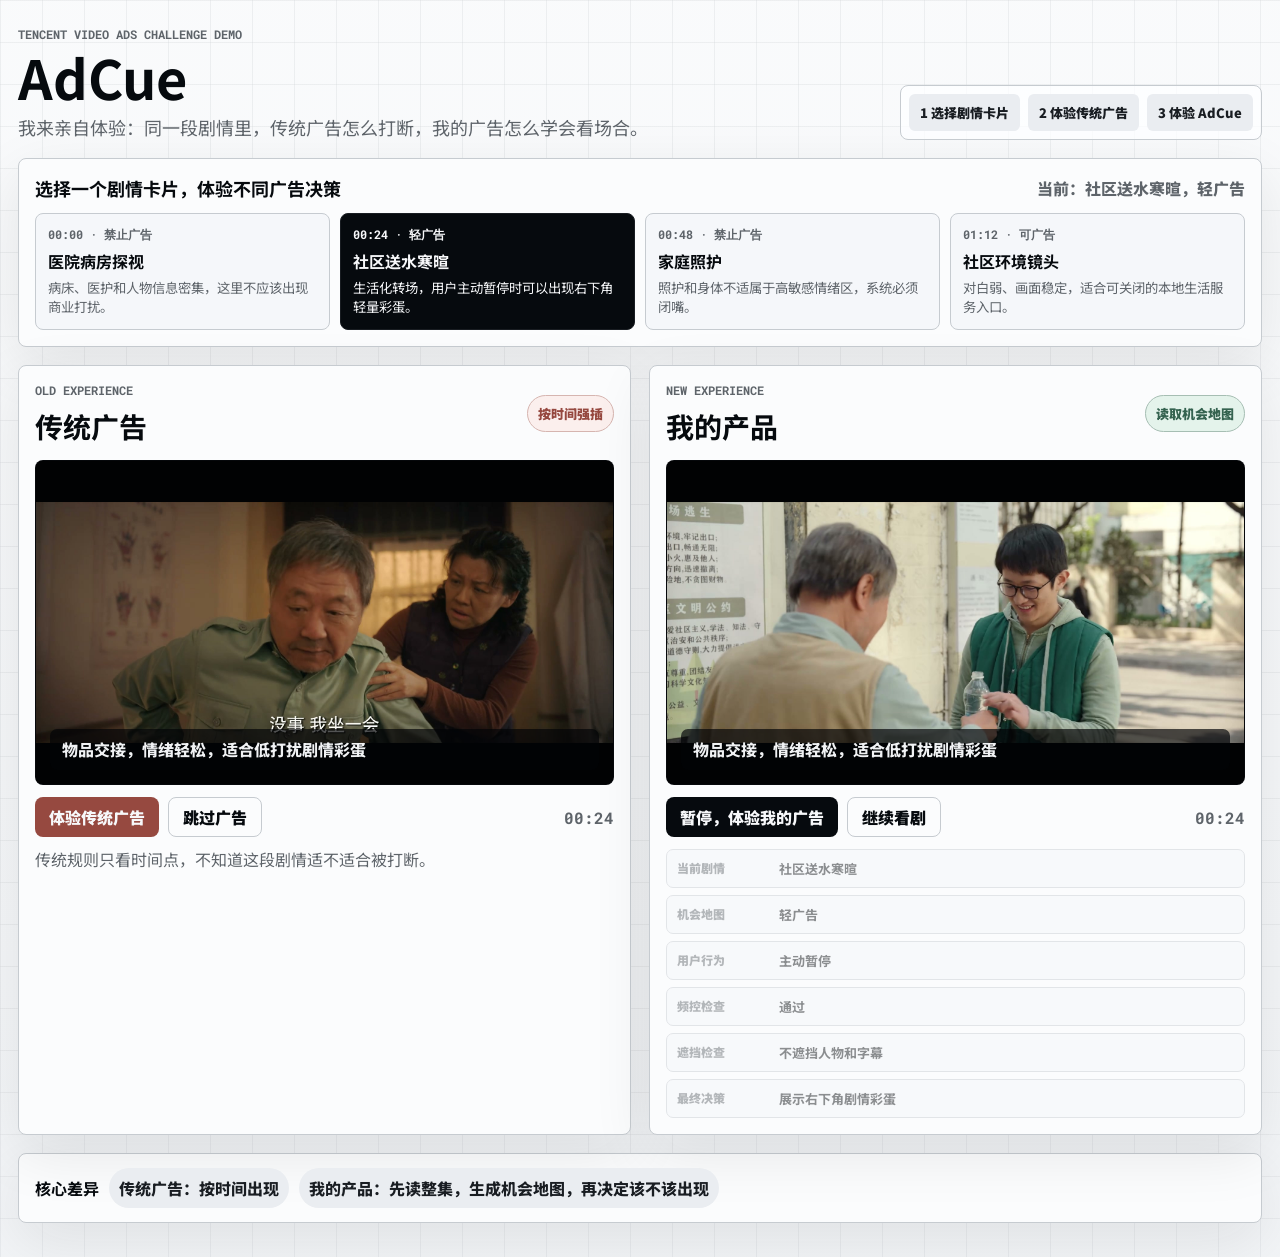
==== recording.html @ 38107f42 "Initial AdCue demo" ====
<!doctype html>
<html lang="zh-CN">
  <head>
    <meta charset="UTF-8" />
    <meta name="viewport" content="width=device-width, initial-scale=1.0" />
    <title>AdCue · 录屏体验版</title>
    <link rel="preconnect" href="https://fonts.googleapis.com" />
    <link rel="preconnect" href="https://fonts.gstatic.com" crossorigin />
    <link
      href="https://fonts.googleapis.com/css2?family=IBM+Plex+Sans:wght@400;500;600;700&family=Noto+Sans+SC:wght@300;400;500;700;900&family=Roboto+Mono:wght@500;700&display=swap"
      rel="stylesheet"
    />
    <link rel="stylesheet" href="./recording.css" />
  </head>
  <body>
    <main class="record-shell">
      <header class="hero-bar">
        <div>
          <p class="eyebrow">Tencent Video Ads Challenge Demo</p>
          <h1>AdCue</h1>
          <p class="hero-copy">我来亲自体验：同一段剧情里，传统广告怎么打断，我的广告怎么学会看场合。</p>
        </div>
        <div class="record-guide" aria-label="录屏操作步骤">
          <span>1 选择剧情卡片</span>
          <span>2 体验传统广告</span>
          <span>3 体验 AdCue</span>
        </div>
      </header>

      <section class="scenario-panel" aria-label="剧情时间点选择">
        <div class="scenario-head">
          <strong>选择一个剧情卡片，体验不同广告决策</strong>
          <span id="scenarioVerdict">当前：社区送水寒暄，可展示轻广告</span>
        </div>
        <div class="scenario-grid" id="scenarioGrid"></div>
      </section>

      <section class="compare-board" aria-label="广告体验对比">
        <article class="experience-card bad">
          <div class="card-top">
            <div>
              <p class="eyebrow">Old Experience</p>
              <h2>传统广告</h2>
            </div>
            <span class="status-pill bad">按时间强插</span>
          </div>

          <div class="player-frame">
            <video
              id="oldVideo"
              class="episode-video"
              src="./01-demo.mp4"
              poster="./assets/poster-care.jpg"
              muted
              playsinline
              preload="metadata"
            ></video>
            <div class="subtitle" id="oldSubtitle">物品交接，情绪轻松，适合低打扰剧情彩蛋</div>
            <div class="old-ad hidden" id="oldAd">
              <div class="old-ad-box">
                <span>贴片广告</span>
                <h3>家电大促 15 秒</h3>
                <p>不管剧情情绪，直接挡住画面。</p>
                <strong>5 秒后可跳过</strong>
              </div>
            </div>
          </div>

          <div class="control-row">
            <button class="solid danger" id="runOld">体验传统广告</button>
            <button class="plain" id="skipOld">跳过广告</button>
            <span id="oldTime">00:24</span>
          </div>
          <p class="experience-note" id="oldNote">传统规则只看时间点，不知道这段剧情适不适合被打断。</p>
        </article>

        <article class="experience-card good">
          <div class="card-top">
            <div>
              <p class="eyebrow">New Experience</p>
              <h2>我的产品</h2>
            </div>
            <span class="status-pill good">读取机会地图</span>
          </div>

          <div class="player-frame">
            <video
              id="smartVideo"
              class="episode-video"
              src="./01-demo.mp4"
              poster="./assets/poster-water.jpg"
              muted
              playsinline
              preload="metadata"
            ></video>
            <div class="subtitle" id="smartSubtitle">物品交接，情绪轻松，适合低打扰剧情彩蛋</div>
            <div class="read-chip hidden" id="readChip">读取机会地图中</div>
            <div class="smart-ad hidden" id="smartAd">
              <span class="mini-label">剧情彩蛋</span>
              <p class="ad-context" id="adContext">社区送水寒暄 · 推荐热饮</p>
              <h3 id="smartAdTitle">桦林的夜有点冷，先喝口热的。</h3>
              <p id="smartAdCopy">附近便利店热饮券，暂停时轻轻出现，不挡剧情。</p>
              <div class="smart-actions">
                <button id="claimCoupon">领取热饮券</button>
                <button id="changeTone">换风格</button>
              </div>
              <div class="coupon-toast hidden" id="couponToast">已领取，接下来 5 分钟减少广告打扰。</div>
            </div>
            <div class="block-card hidden" id="blockCard">
              <span class="mini-label">AI 决策</span>
              <h3>这里不出现广告</h3>
              <p id="blockCopy">当前是高敏感剧情段落，系统保护观看沉浸。</p>
            </div>
          </div>

          <div class="control-row">
            <button class="solid" id="runSmart">暂停，体验我的广告</button>
            <button class="plain" id="continueSmart">继续看剧</button>
            <span id="smartTime">00:24</span>
          </div>
          <div class="decision-list" id="decisionList"></div>
        </article>
      </section>

      <section class="takeaway-strip">
        <strong>核心差异</strong>
        <span>传统广告：按时间出现</span>
        <span>我的产品：先读整集，生成机会地图，再决定该不该出现</span>
      </section>
    </main>

    <script src="./recording.js"></script>
  </body>
</html>
---- recording.css ----
:root {
  color-scheme: light;
  --bg: oklch(96.8% 0.004 250);
  --surface: oklch(99% 0.002 250);
  --surface-2: oklch(94.5% 0.006 250);
  --line: oklch(84% 0.009 250);
  --text: oklch(22% 0.012 250);
  --heading: oklch(14% 0.012 250);
  --muted: oklch(50% 0.012 250);
  --ink: oklch(23% 0.012 250);
  --danger: oklch(50% 0.105 28);
  --danger-soft: oklch(96% 0.014 28);
  --success: oklch(46% 0.06 165);
  --success-soft: oklch(95% 0.018 165);
  --warning: oklch(66% 0.08 82);
  --shadow: 0 18px 60px oklch(20% 0.012 250 / 0.09);
  --font-body: "Noto Sans SC", "IBM Plex Sans", -apple-system, BlinkMacSystemFont, sans-serif;
  --font-mono: "Roboto Mono", ui-monospace, monospace;
  --radius: 8px;
}

* {
  box-sizing: border-box;
}

body {
  margin: 0;
  min-height: 100vh;
  color: var(--text);
  background:
    linear-gradient(90deg, oklch(88% 0.006 250 / 0.34) 1px, transparent 1px),
    linear-gradient(180deg, oklch(88% 0.006 250 / 0.34) 1px, transparent 1px),
    linear-gradient(180deg, oklch(98.6% 0.002 250), var(--bg));
  background-size: 42px 42px, 42px 42px, auto;
  font-family: var(--font-body);
}

button {
  border: 0;
  font: inherit;
  cursor: pointer;
  transition:
    transform 0.18s cubic-bezier(0.16, 1, 0.3, 1),
    background 0.18s cubic-bezier(0.16, 1, 0.3, 1),
    border-color 0.18s cubic-bezier(0.16, 1, 0.3, 1);
}

button:hover {
  transform: translateY(-1px);
}

button:active {
  transform: scale(0.985);
}

.record-shell {
  width: min(1360px, calc(100% - 36px));
  margin: 0 auto;
  padding: 26px 0 34px;
}

.hero-bar {
  display: grid;
  grid-template-columns: minmax(0, 1fr) auto;
  gap: 24px;
  align-items: end;
  margin-bottom: 18px;
}

.eyebrow {
  margin: 0 0 8px;
  color: var(--muted);
  font-family: var(--font-mono);
  font-size: 12px;
  font-weight: 800;
  text-transform: uppercase;
}

h1,
h2,
h3,
p {
  margin-top: 0;
}

h1 {
  margin-bottom: 10px;
  color: var(--heading);
  font-size: 54px;
  line-height: 1;
  letter-spacing: 0;
}

h2 {
  margin-bottom: 0;
  color: var(--heading);
  font-size: 28px;
}

h3 {
  color: var(--heading);
}

.hero-copy {
  margin-bottom: 0;
  color: var(--muted);
  font-size: 18px;
}

.record-guide {
  display: flex;
  gap: 8px;
  padding: 8px;
  border: 1px solid var(--line);
  border-radius: var(--radius);
  background: oklch(100% 0.002 250 / 0.72);
}

.record-guide span {
  padding: 9px 11px;
  border-radius: 6px;
  color: var(--ink);
  background: var(--surface-2);
  font-size: 13px;
  font-weight: 900;
  white-space: nowrap;
}

.scenario-panel,
.experience-card,
.takeaway-strip {
  border: 1px solid var(--line);
  border-radius: var(--radius);
  background: var(--surface);
  box-shadow: var(--shadow);
}

.scenario-panel {
  padding: 16px;
  margin-bottom: 18px;
}

.scenario-head {
  display: flex;
  align-items: center;
  justify-content: space-between;
  gap: 14px;
  margin-bottom: 12px;
}

.scenario-head strong {
  color: var(--heading);
  font-size: 18px;
}

.scenario-head span {
  color: var(--muted);
  font-weight: 800;
}

.scenario-grid {
  display: grid;
  grid-template-columns: repeat(4, minmax(0, 1fr));
  gap: 10px;
}

.scenario-btn {
  min-height: 86px;
  padding: 12px;
  border: 1px solid var(--line);
  border-radius: var(--radius);
  color: var(--text);
  background: oklch(97.6% 0.004 250);
  text-align: left;
}

.scenario-btn strong,
.scenario-btn span,
.scenario-btn small {
  display: block;
}

.scenario-btn strong {
  margin: 5px 0;
  color: var(--heading);
}

.scenario-btn span {
  color: var(--muted);
  font-family: var(--font-mono);
  font-size: 12px;
  font-weight: 800;
}

.scenario-btn small {
  color: var(--muted);
  line-height: 1.45;
}

.scenario-btn.active {
  border-color: var(--ink);
  background: var(--heading);
}

.scenario-btn.active strong,
.scenario-btn.active span,
.scenario-btn.active small {
  color: oklch(98% 0.002 250);
}

.compare-board {
  display: grid;
  grid-template-columns: repeat(2, minmax(0, 1fr));
  gap: 18px;
}

.experience-card {
  padding: 16px;
}

.card-top {
  display: flex;
  align-items: center;
  justify-content: space-between;
  gap: 16px;
  margin-bottom: 14px;
}

.status-pill {
  padding: 8px 10px;
  border: 1px solid var(--line);
  border-radius: 999px;
  font-size: 13px;
  font-weight: 900;
  white-space: nowrap;
}

.status-pill.bad {
  color: var(--danger);
  border-color: oklch(80% 0.04 28);
  background: var(--danger-soft);
}

.status-pill.good {
  color: var(--success);
  border-color: oklch(78% 0.03 165);
  background: var(--success-soft);
}

.player-frame {
  position: relative;
  overflow: hidden;
  aspect-ratio: 16 / 9;
  border: 1px solid oklch(20% 0.012 250 / 0.28);
  border-radius: var(--radius);
  background: oklch(10% 0.01 250);
}

.episode-video {
  width: 100%;
  height: 100%;
  display: block;
  object-fit: contain;
  background: oklch(8% 0.01 250);
}

.subtitle {
  position: absolute;
  left: 14px;
  right: 14px;
  bottom: 14px;
  padding: 9px 12px;
  border-radius: 7px;
  color: oklch(96% 0.004 250);
  background: oklch(10% 0.01 250 / 0.68);
  font-weight: 800;
  line-height: 1.45;
}

.old-ad {
  position: absolute;
  inset: 0;
  z-index: 4;
  display: grid;
  place-items: center;
  background: oklch(8% 0.01 250 / 0.76);
  backdrop-filter: blur(5px);
}

.old-ad-box {
  width: min(360px, calc(100% - 36px));
  padding: 24px;
  border-radius: var(--radius);
  background: oklch(98% 0.004 250);
  text-align: center;
}

.old-ad-box span,
.mini-label {
  display: inline-flex;
  margin-bottom: 10px;
  padding: 5px 8px;
  border: 1px solid var(--line);
  border-radius: 6px;
  color: var(--ink);
  background: var(--surface-2);
  font-size: 11px;
  font-weight: 900;
}

.old-ad-box h3 {
  margin-bottom: 10px;
  font-size: 28px;
}

.old-ad-box p {
  color: var(--muted);
  line-height: 1.65;
}

.old-ad-box strong {
  color: var(--danger);
}

.read-chip {
  position: absolute;
  top: 14px;
  left: 14px;
  z-index: 3;
  padding: 7px 10px;
  border-radius: 7px;
  color: oklch(96% 0.004 250);
  background: oklch(10% 0.01 250 / 0.76);
  font-size: 13px;
  font-weight: 900;
}

.smart-ad,
.block-card {
  position: absolute;
  right: 14px;
  bottom: 14px;
  z-index: 5;
  width: min(310px, calc(100% - 28px));
  max-height: calc(100% - 28px);
  overflow: auto;
  padding: 14px;
  border-radius: var(--radius);
  background: oklch(98.6% 0.004 250);
  box-shadow: 0 16px 42px oklch(8% 0.01 250 / 0.26);
  transform: translateY(10px);
  opacity: 0;
  transition: 0.28s cubic-bezier(0.16, 1, 0.3, 1);
}

.smart-ad.show,
.block-card.show {
  transform: translateY(0);
  opacity: 1;
}

.block-card {
  border: 1px solid oklch(82% 0.032 28);
  background: var(--danger-soft);
}

.ad-context {
  margin-bottom: 6px;
  color: var(--muted);
  font-family: var(--font-mono);
  font-size: 11px;
  font-weight: 800;
}

.smart-ad h3,
.block-card h3 {
  margin-bottom: 7px;
  font-size: 18px;
  line-height: 1.28;
}

.smart-ad p,
.block-card p {
  margin-bottom: 0;
  color: var(--muted);
  font-size: 13px;
  line-height: 1.55;
}

.smart-actions {
  display: flex;
  flex-wrap: wrap;
  gap: 8px;
  margin-top: 10px;
}

.smart-actions button {
  min-height: 32px;
  padding: 0 10px;
  border: 1px solid var(--line);
  border-radius: 7px;
  color: var(--heading);
  background: var(--surface);
  font-size: 12px;
  font-weight: 900;
}

.smart-actions button:first-child {
  color: oklch(98% 0.002 250);
  background: var(--heading);
}

.coupon-toast {
  margin-top: 9px;
  padding: 8px 9px;
  border-radius: 7px;
  color: var(--success);
  background: var(--success-soft);
  font-size: 12px;
  font-weight: 900;
}

.control-row {
  display: flex;
  align-items: center;
  flex-wrap: wrap;
  gap: 9px;
  padding-top: 12px;
}

.control-row span {
  margin-left: auto;
  color: var(--muted);
  font-family: var(--font-mono);
  font-weight: 800;
}

.solid,
.plain {
  min-height: 40px;
  padding: 0 14px;
  border-radius: var(--radius);
  font-weight: 900;
}

.solid {
  color: oklch(98% 0.002 250);
  background: var(--heading);
}

.solid.danger {
  background: var(--danger);
}

.plain {
  border: 1px solid var(--line);
  color: var(--heading);
  background: var(--surface);
}

.experience-note {
  margin: 10px 0 0;
  color: var(--muted);
  line-height: 1.55;
}

.decision-list {
  display: grid;
  gap: 7px;
  margin-top: 12px;
}

.decision-item {
  display: grid;
  grid-template-columns: 92px 1fr;
  gap: 10px;
  padding: 9px 10px;
  border: 1px solid var(--line);
  border-radius: 7px;
  background: oklch(97.3% 0.004 250);
  opacity: 0.45;
}

.decision-item.active {
  opacity: 1;
  border-color: oklch(72% 0.018 250);
  background: var(--surface);
}

.decision-item span {
  color: var(--muted);
  font-size: 12px;
  font-weight: 900;
}

.decision-item strong {
  color: var(--heading);
  font-size: 13px;
}

.takeaway-strip {
  display: flex;
  flex-wrap: wrap;
  gap: 10px;
  align-items: center;
  margin-top: 18px;
  padding: 14px 16px;
}

.takeaway-strip strong {
  color: var(--heading);
}

.takeaway-strip span {
  padding: 8px 10px;
  border-radius: 999px;
  color: var(--ink);
  background: var(--surface-2);
  font-weight: 800;
}

.hidden {
  display: none;
}

@media (max-width: 980px) {
  .hero-bar,
  .compare-board,
  .scenario-grid {
    grid-template-columns: 1fr;
  }

  .record-guide {
    overflow-x: auto;
  }
}

@media (max-width: 560px) {
  .record-shell {
    width: min(100% - 22px, 1360px);
  }

  h1 {
    font-size: 38px;
  }

  .smart-ad,
  .block-card {
    right: 10px;
    bottom: 10px;
    width: min(290px, calc(100% - 20px));
    padding: 12px;
  }

  .decision-item {
    grid-template-columns: 1fr;
  }
}
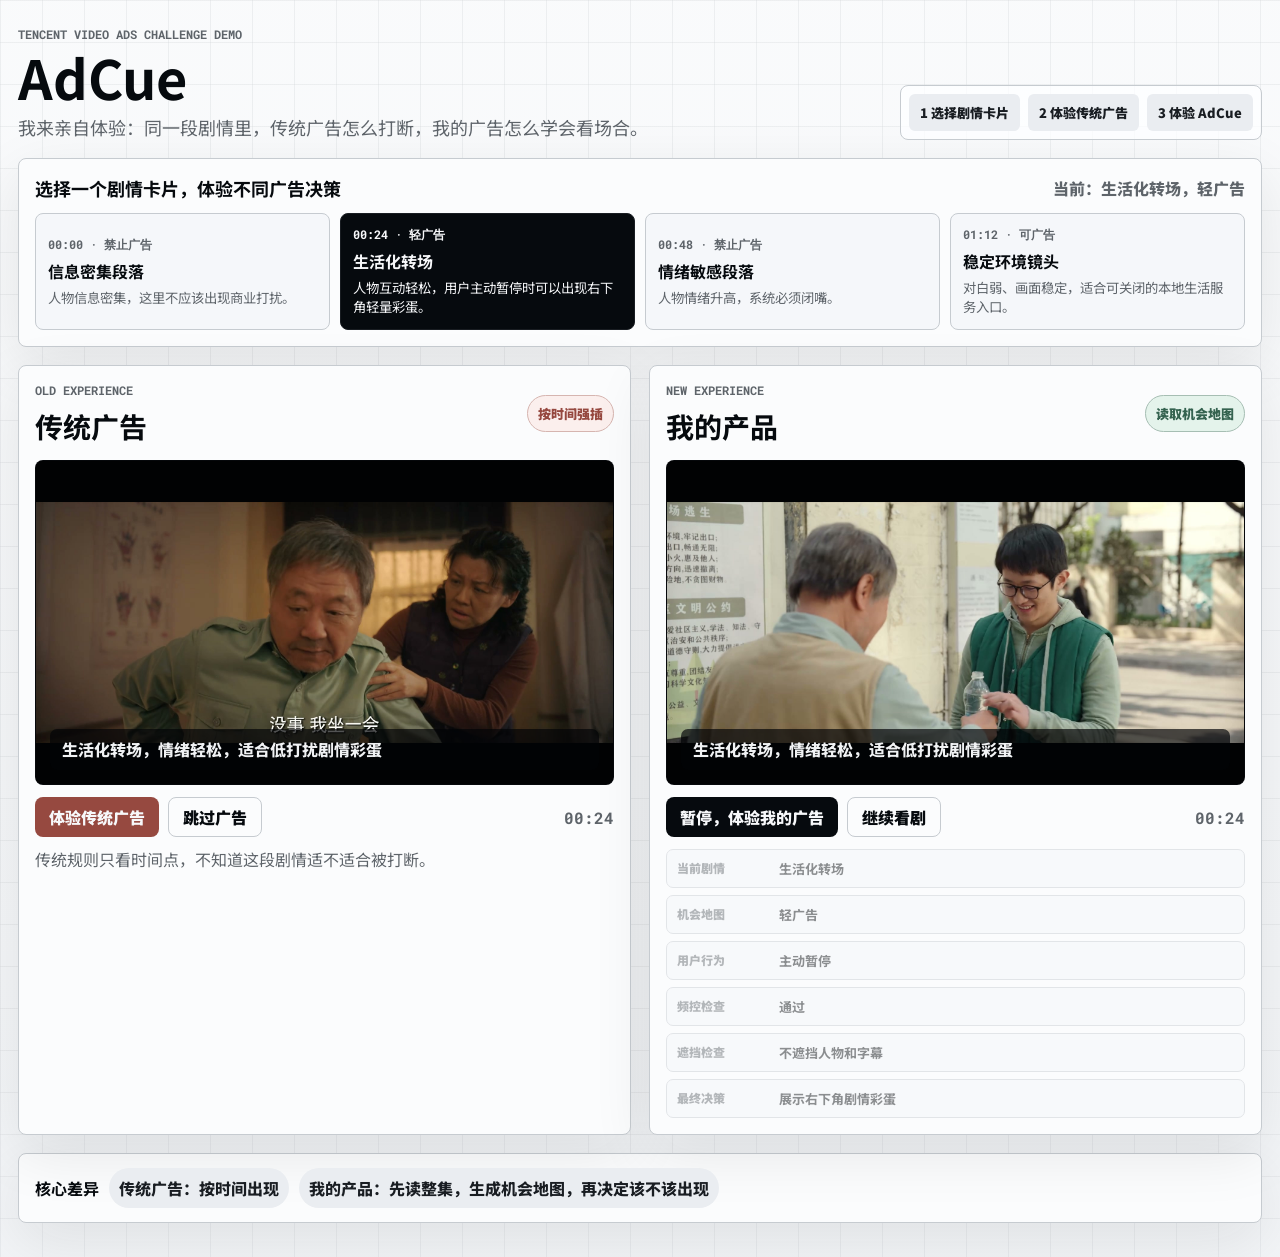
==== commit 43cd8f86: "Align demo scene cards with compressed clip" ====
--- a/recording.html
+++ b/recording.html
@@ -30,7 +30,7 @@
       <section class="scenario-panel" aria-label="剧情时间点选择">
         <div class="scenario-head">
           <strong>选择一个剧情卡片，体验不同广告决策</strong>
-          <span id="scenarioVerdict">当前：社区送水寒暄，可展示轻广告</span>
+          <span id="scenarioVerdict">当前：生活化转场，可展示轻广告</span>
         </div>
         <div class="scenario-grid" id="scenarioGrid"></div>
       </section>
@@ -97,7 +97,7 @@
             <div class="read-chip hidden" id="readChip">读取机会地图中</div>
             <div class="smart-ad hidden" id="smartAd">
               <span class="mini-label">剧情彩蛋</span>
-              <p class="ad-context" id="adContext">社区送水寒暄 · 推荐热饮</p>
+              <p class="ad-context" id="adContext">生活化转场 · 推荐热饮</p>
               <h3 id="smartAdTitle">桦林的夜有点冷，先喝口热的。</h3>
               <p id="smartAdCopy">附近便利店热饮券，暂停时轻轻出现，不挡剧情。</p>
               <div class="smart-actions">
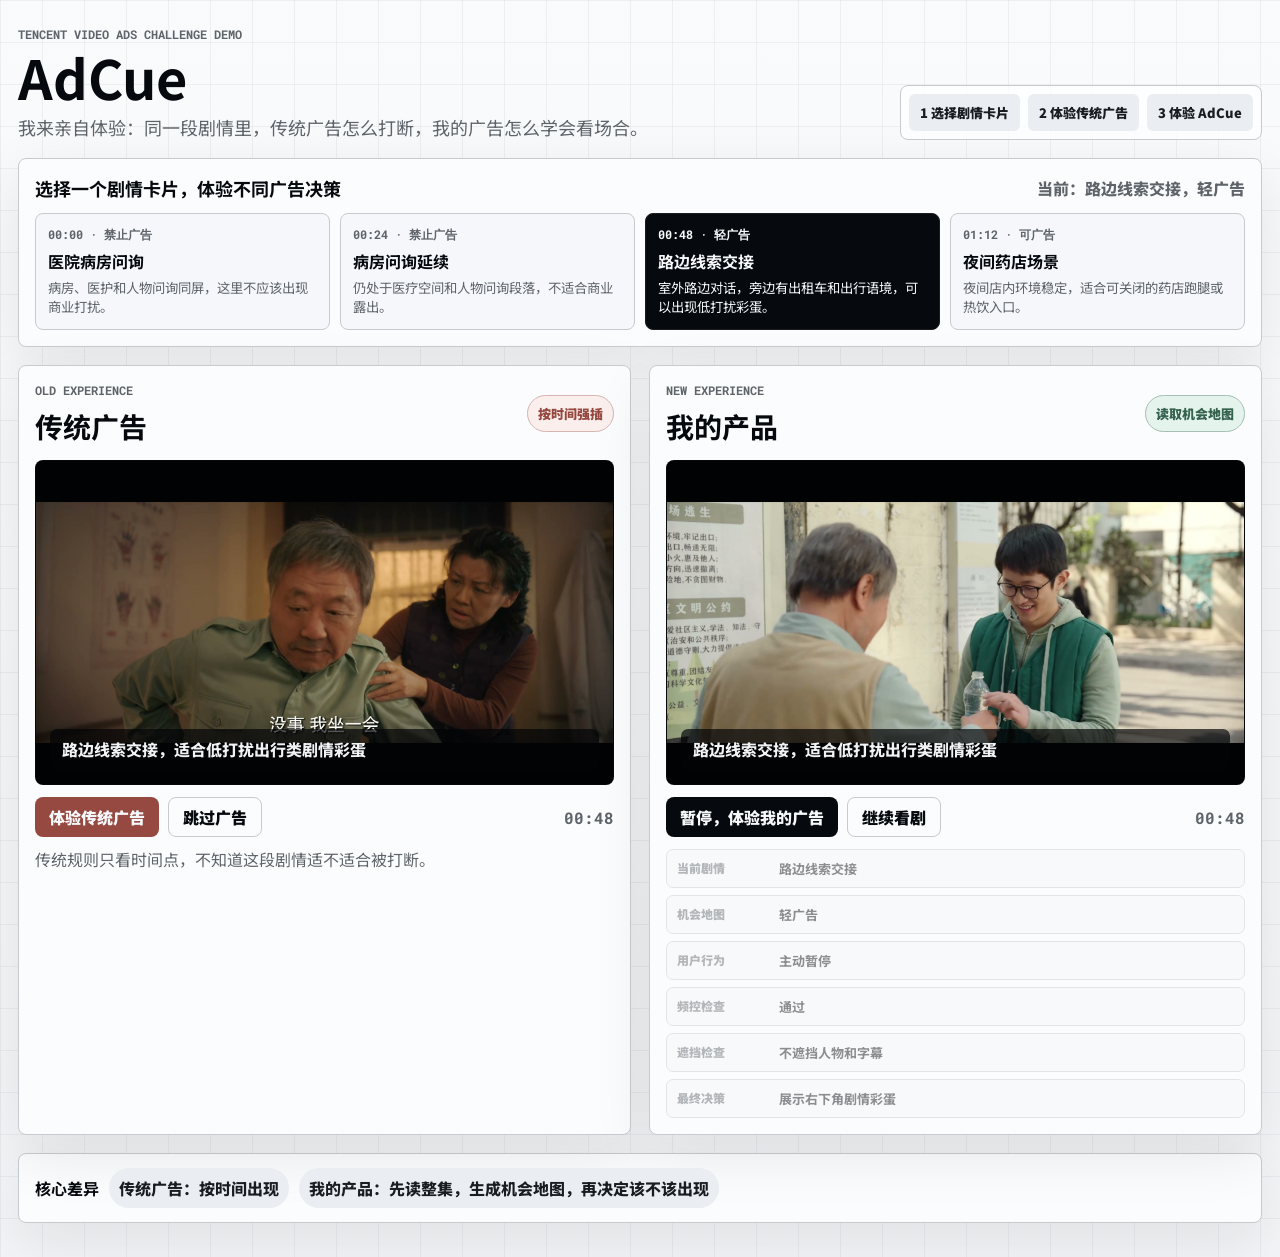
==== commit 91281d97: "Align scene cards with demo video frames" ====
--- a/recording.html
+++ b/recording.html
@@ -30,7 +30,7 @@
       <section class="scenario-panel" aria-label="剧情时间点选择">
         <div class="scenario-head">
           <strong>选择一个剧情卡片，体验不同广告决策</strong>
-          <span id="scenarioVerdict">当前：生活化转场，可展示轻广告</span>
+          <span id="scenarioVerdict">当前：路边线索交接，轻广告</span>
         </div>
         <div class="scenario-grid" id="scenarioGrid"></div>
       </section>
@@ -55,11 +55,11 @@
               playsinline
               preload="metadata"
             ></video>
-            <div class="subtitle" id="oldSubtitle">物品交接，情绪轻松，适合低打扰剧情彩蛋</div>
+            <div class="subtitle" id="oldSubtitle">路边线索交接，适合低打扰出行类剧情彩蛋</div>
             <div class="old-ad hidden" id="oldAd">
               <div class="old-ad-box">
                 <span>贴片广告</span>
-                <h3>家电大促 15 秒</h3>
+                <h3>无关贴片广告 15 秒</h3>
                 <p>不管剧情情绪，直接挡住画面。</p>
                 <strong>5 秒后可跳过</strong>
               </div>
@@ -69,7 +69,7 @@
           <div class="control-row">
             <button class="solid danger" id="runOld">体验传统广告</button>
             <button class="plain" id="skipOld">跳过广告</button>
-            <span id="oldTime">00:24</span>
+            <span id="oldTime">00:48</span>
           </div>
           <p class="experience-note" id="oldNote">传统规则只看时间点，不知道这段剧情适不适合被打断。</p>
         </article>
@@ -93,15 +93,15 @@
               playsinline
               preload="metadata"
             ></video>
-            <div class="subtitle" id="smartSubtitle">物品交接，情绪轻松，适合低打扰剧情彩蛋</div>
+            <div class="subtitle" id="smartSubtitle">路边线索交接，适合低打扰出行类剧情彩蛋</div>
             <div class="read-chip hidden" id="readChip">读取机会地图中</div>
             <div class="smart-ad hidden" id="smartAd">
               <span class="mini-label">剧情彩蛋</span>
-              <p class="ad-context" id="adContext">生活化转场 · 推荐热饮</p>
-              <h3 id="smartAdTitle">桦林的夜有点冷，先喝口热的。</h3>
-              <p id="smartAdCopy">附近便利店热饮券，暂停时轻轻出现，不挡剧情。</p>
+              <p class="ad-context" id="adContext">路边线索交接 · 推荐打车</p>
+              <h3 id="smartAdTitle">查线索要跑远路，先叫辆车。</h3>
+              <p id="smartAdCopy">附近打车券轻量出现，不挡人物和字幕。</p>
               <div class="smart-actions">
-                <button id="claimCoupon">领取热饮券</button>
+                <button id="claimCoupon">领取打车券</button>
                 <button id="changeTone">换风格</button>
               </div>
               <div class="coupon-toast hidden" id="couponToast">已领取，接下来 5 分钟减少广告打扰。</div>
@@ -116,7 +116,7 @@
           <div class="control-row">
             <button class="solid" id="runSmart">暂停，体验我的广告</button>
             <button class="plain" id="continueSmart">继续看剧</button>
-            <span id="smartTime">00:24</span>
+            <span id="smartTime">00:48</span>
           </div>
           <div class="decision-list" id="decisionList"></div>
         </article>
